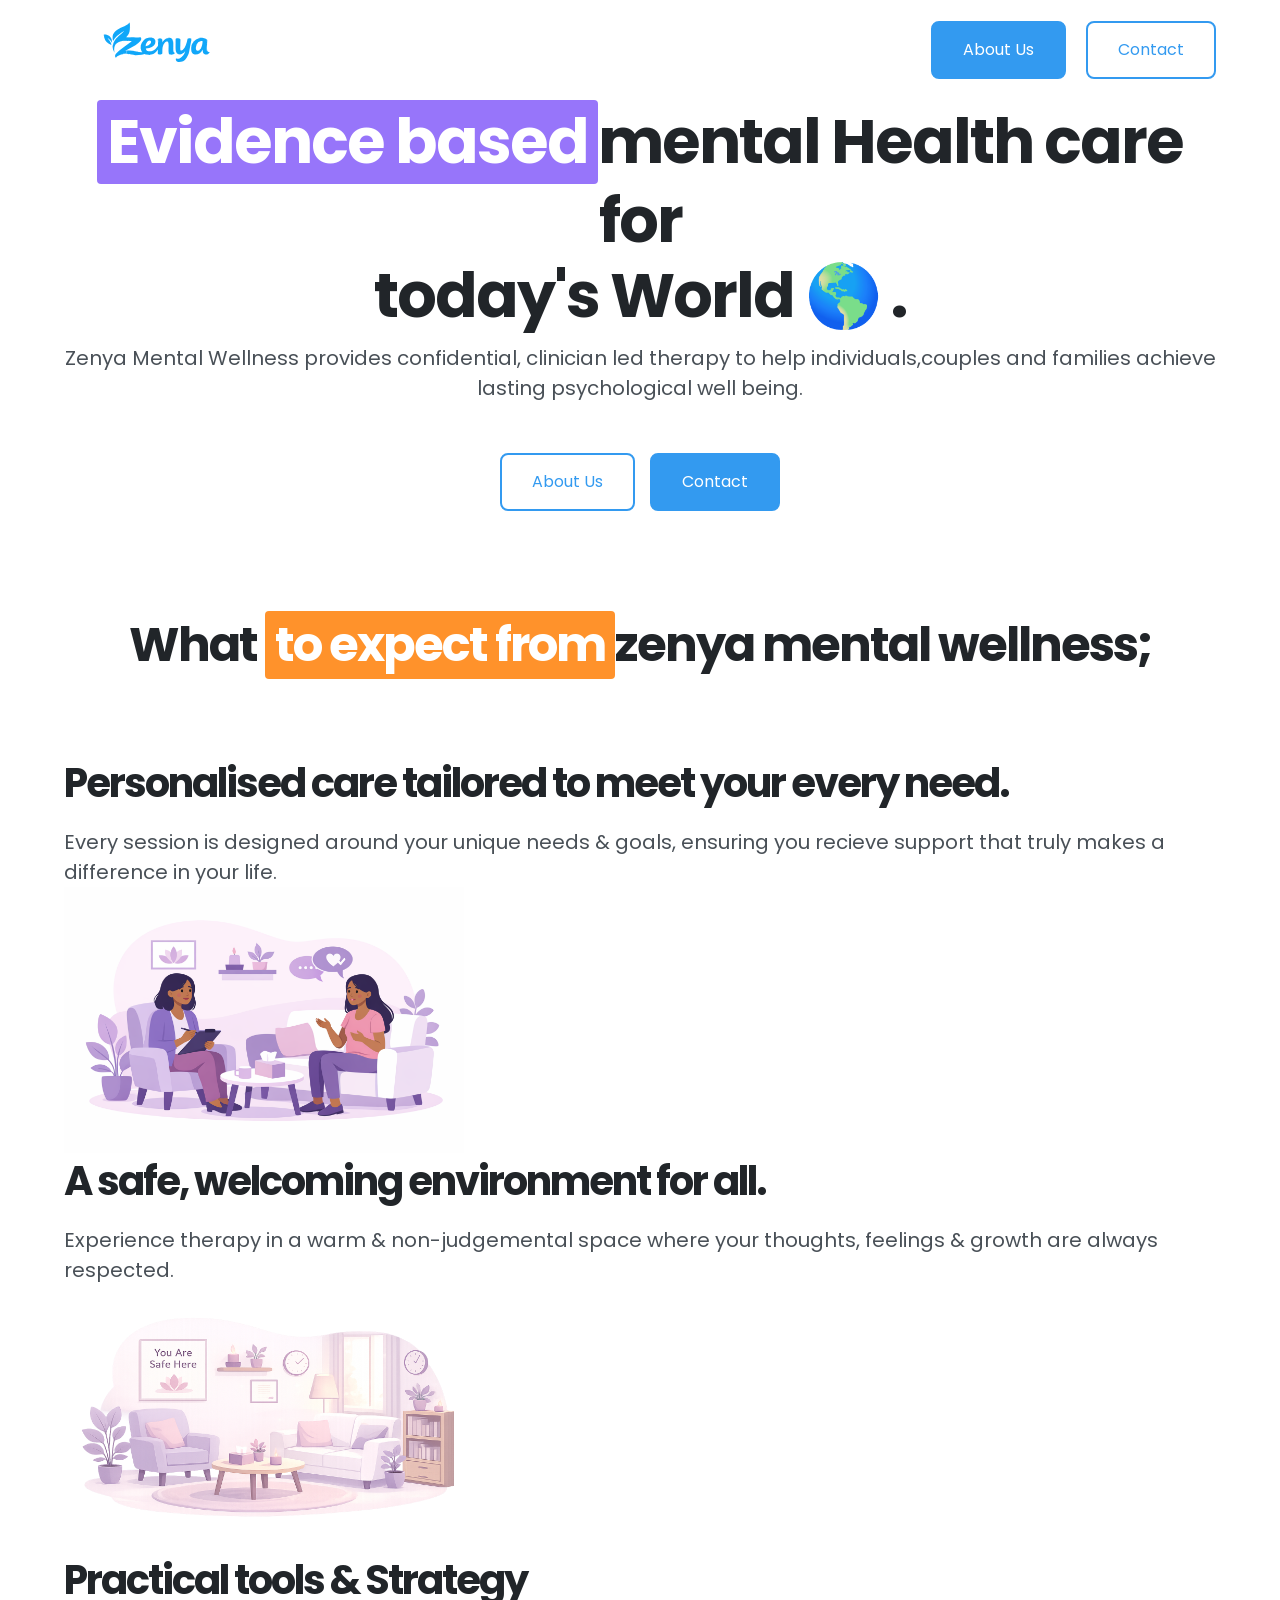
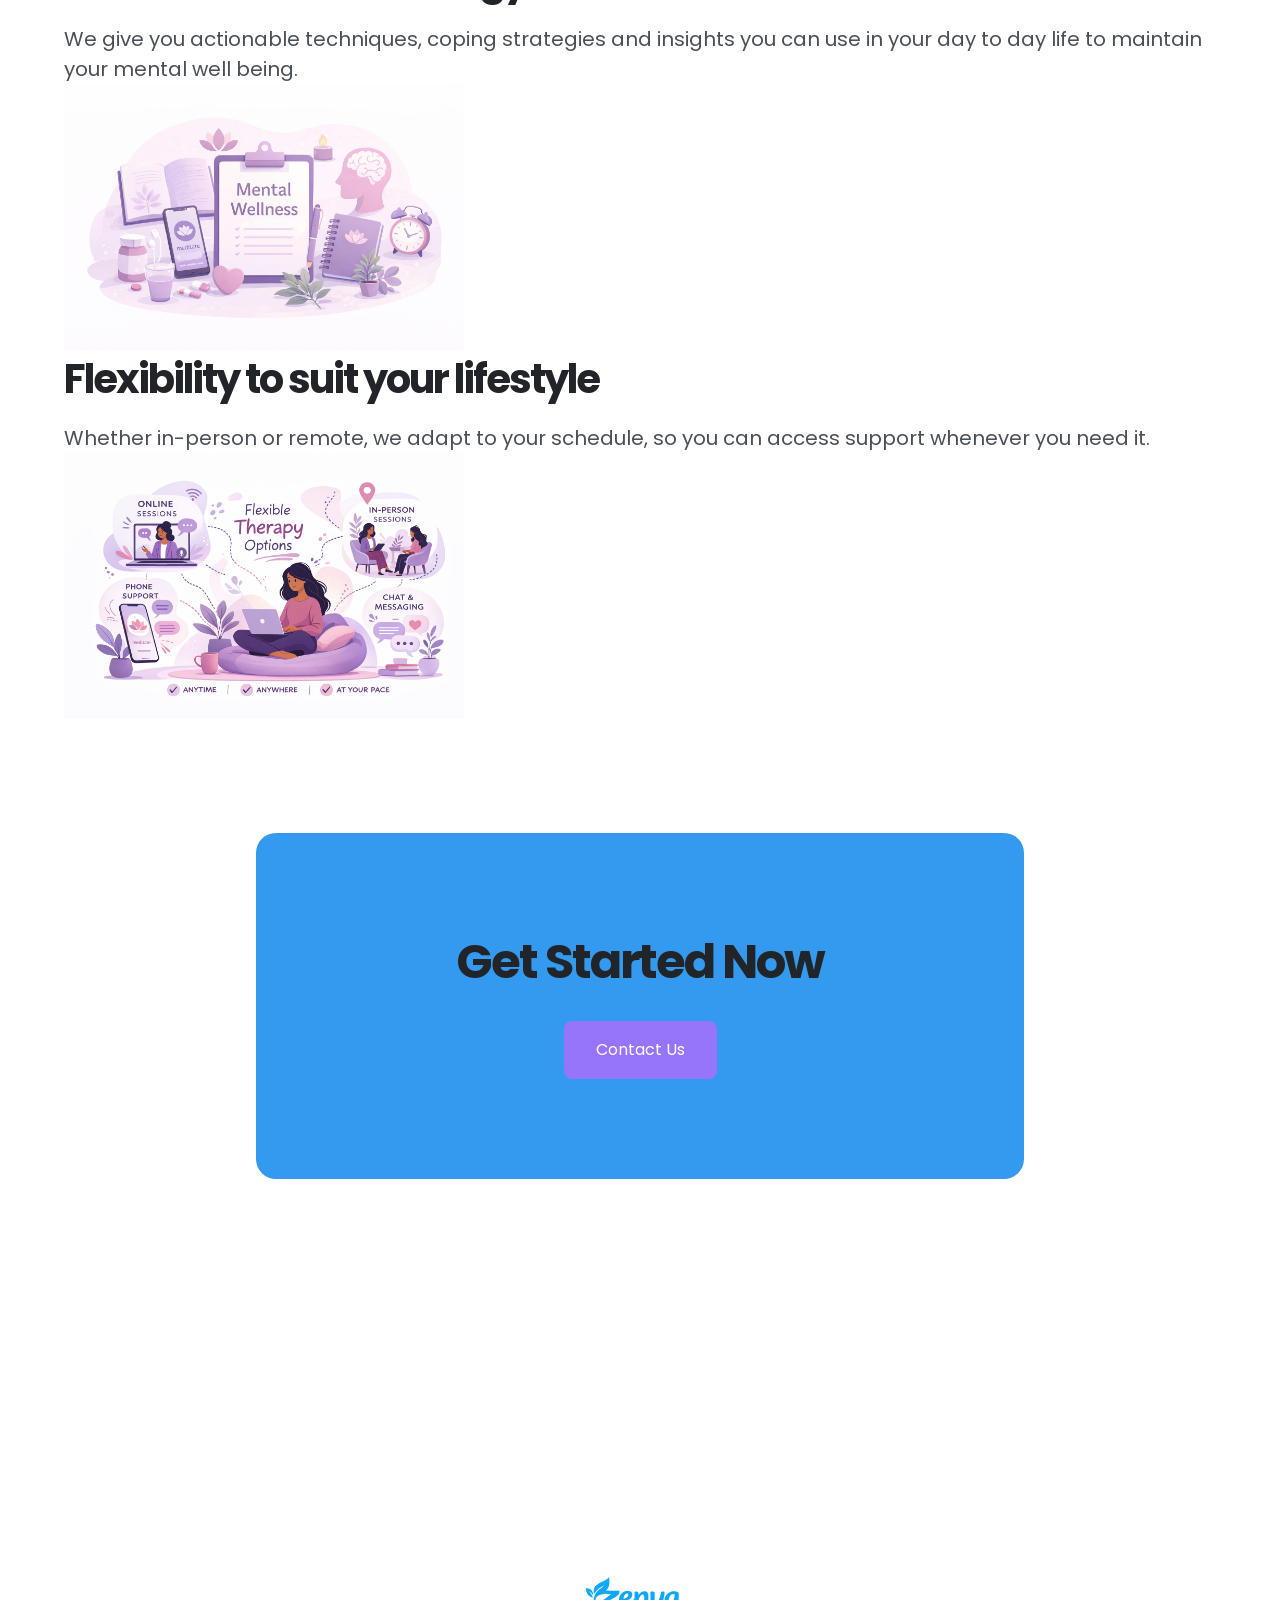
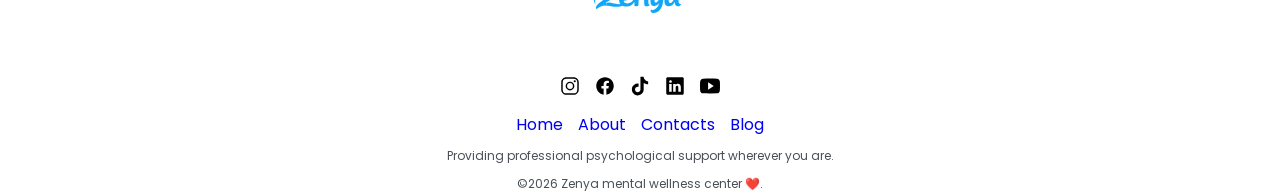
==== index.html @ b9a6f390 "restore zenya project after restructure" ====
<!DOCTYPE html>
<html lang="en">
<head>
    <meta charset="UTF-8">
    <meta name="viewport" content="width=device-width, initial-scale=1.0">
    <link rel="preconnect" href="https://fonts.googleapis.com">
    <link rel="preconnect" href="https://fonts.gstatic.com" crossorigin>
    <link href="https://fonts.googleapis.com/css2?family=Poppins:ital,wght@0,100;0,200;0,300;0,400;0,500;0,600;0,700;0,800;0,900;1,100;1,200;1,300;1,400;1,500;1,600;1,700;1,800;1,900&display=swap" rel="stylesheet">
    <link rel="stylesheet" href="zenya.css">
    <title>Zenya Mental Wellness</title>
    <link rel="icon" href="Zenya-Images/new-favicon.svg" type="image/svg">
</head>
<body>
    <div class="container">
<header>
        <nav class="navbar">
            <a href="index.html"><img class="logo-md" src="Zenya-Images/Zenya-logo-newest.svg" alt="Zenya Logo"></a>
        <ul class="nav-btn-container">
            <li><a class="btn btn-primary" href="About-zenya.html">About Us</a></li>
            <li><a class="btn btn-primary-outline" href="contact-zenya.html">Contact</a></li>
            <!-- <li><a class="btn btn-primary" href="zenya-blog.html">Blog</a></li> -->
        </ul>
        </nav>
         <main>
        <!-- Hero Section -->
         <section class="hero-section">
            <h1 id="hero-heading"><span class="highlight highlight-secondary">Evidence based </span>mental Health care for <br>today's World 🌎 .</h1>
            <p id="hero-paragraph">Zenya Mental Wellness provides confidential, clinician led therapy to help individuals,couples and families achieve lasting psychological well being.</p>
            <ul class="hero-links">
                <li><a class="btn btn-primary-outline" href="About-zenya.html">About Us</a></li>
                <li><a class="btn btn-primary" href="contact-zenya.html" >Contact</a></li>
            </ul>
         </section>
          </header>
        <!----- WHAT TO EXPECT SECTION ----->
            <section  class="expect-section">
                <h2 class="expect-main-heading">What <span class="highlight highlight-tertiary">to expect from </span>zenya mental wellness;</h2>
                <div>
                    <h3 class="expect-heading">Personalised care tailored to meet your every need.</h3>
                    <p>Every session is designed around your unique needs & goals, ensuring you recieve support that truly makes a difference in your life.</p>
                    <img class="expect-img" src="Zenya-Images/personalised-therapy.png" alt="personalised-therapy" >
                </div>
                <div>
                    <h3 class="expect-heading">A safe, welcoming environment for all.</h3>
                    <p>Experience therapy in a warm & non-judgemental space where your thoughts, feelings & growth are always respected.</p>
                    <img class="expect-img" src="Zenya-Images/safe&welcoming.png" alt="safe and welcoming space" ">
                </div>
                <div>
                    <h3 class="expect-heading">Practical tools & Strategy</h3>
                    <p>We give you actionable techniques, coping strategies and insights you can use in your day to day life to maintain your mental well being.</p>
                    <img class="expect-img" src="Zenya-Images/tools.png" alt="practical tools" >
                </div>
                <div>
                    <h3 class="expect-heading">Flexibility to suit your lifestyle</h3>
                    <p>Whether in-person or remote, we adapt to your schedule, so you can access support whenever you need it.</p>
                    <img class="expect-img" src="Zenya-Images/flexible.png" alt="flexible therapy options" >
                </div>
            </section>
            <!-- CTA SECTION -->
             <section class="cta-section">
                <div class="cta-card">
                    <h2 id="cta-heading">Get Started Now</h2>
                    <a href="contact-zenya.html" class="btn btn-secondary" target="_blank">Contact Us</a>
                </div>
             </section>
         </main>
         <!-- FOOTER SECTION -->
   <footer class="footer">
    <a href="zenya.html"><img class="logo-sm" src="Zenya-Images/Zenya-logo-newest.svg" alt="Zenya logo"></a>
    <ul class="social-icons-container">
        <a href="https://www.instagram.com"><img class="social-icons" src="Zenya-Images/instagram.svg" alt="Instagram Icon" ></a>
        <a href="https://www.facebook.com"><img class="social-icons" src="Zenya-Images/facebook.svg" alt="facebook icon" ></a>
        <a href="https://www.tiktok.com"><img class="social-icons" src="Zenya-Images/tiktok.svg" alt="tiktok icon"  ></a>
        <a href="https://www.linkedin.com"><img class="social-icons" src="Zenya-Images/linkedin.svg" alt="linked in Icon"></a>
        <a href="https://www.youtube.com"><img class="social-icons" src="Zenya-Images/youtube.svg" alt="Youtube icon"></a>
    </ul>
   <ul class="footer-links-container">
        <a href="index.html">Home</a>
        <a href="About-zenya.html">About</a>
        <a href="contact-zenya.html">Contacts</a>
        <a href="zenya-blog.html">Blog</a>
    </ul>
    <p class="small-text">Providing professional psychological support wherever you are.</p>
    <p class="small-text">&copy;2026 Zenya mental wellness center ❤️.</p>
   </footer>
    </div>
    <script src="main.js"></script>
</body>
</html>
---- zenya.css ----
/* 
-----TYPOGRAPHY-----


FONT SIZES
12PX/16px/20px/24px/32px/32px/40px/48px/62px

FONT WEIGHTS
400/700

LINE HEIGHTS
1.2/1.5

LETTER SPACING
0/-2PX

FONT FAMILY
Poppins



-----COLORS-----

PRIMARY
Base: #339af0 (Sky Blue)
Tint: #d0ebff (Arctic)
Shade #1c7ed6 (Deep Sea)

SECONDARY
Base: #9775fa (Lavender)
Tint: #e5dbff (Moonlight Iris)
Shade : #7048e8 (Velvet Night)

TERTIARY
Base : #ff922b (Pumpkin)
Tint : #ffe8cc (Dawn)
Shade : #f76707 (Lava)

GREY
Base : #495057 (Slate)
Tint : #f1ff3f5 (Pebble)
Shade : #212529 (Graphite)
white: #ffffff (White)
Black : 000000 (Black)

*/
/* ---- BORDER RADIUS ----- */

/* 4PX/8PX/20PX */

/* -----SPACING SYSTEM----- */
/* 5px/10px/15px/20px/25px/30px/40px/50px/60px/70px/80px/90px/100px/125px/150px/200px/250px/300px/400px/500px */




/* ----------GLOBAL STYLES ---------- */
:root{
    /* FONT SIZE */
    --text-sm:1.2rem;
    --text-base:1.6rem;
    --text-paragraph:2rem;
    --text-h5:2.4rem;
    --text-h4:3.2rem;
    --text-h3:4rem;
    --text-h2:4.8rem;
    --text-h1:6.2rem;
    /* FONT WEIGHT */
    --font-weight-normal:400;
    --font-weight-bold:700;

    /* LINE HEIGHT */
    --line-height-small:1.2;
    --line-height-large:1.5;

    /* LETTER SPACING */
    --letter-spacing-tight:-2px;
    /* FONT FAMILY */
    --font-family:'Poppins',sans-serif;

    /* COLORS */
    --primary-base: #339af0;
    --primary-tint: #d0ebff;
    --primary-shade: #1c7ed6;

    --secondary-base: #9775fa;
    --secondary-tint: #e5dbff;
    --secondary-shade: #7048e8;

    --tertiary-base: #ff922b;
    --tertiary-tint: #ffe8cc;
    --tertiary-shade:#f76707;

    --grey-base:#495057;
    --grey-tint: #f1fff3f5;
    --grey-shade:#212529;
    --white: #fff;
    --black:#000;

    /* MISCELLANEOUS */
    --nav-height:100px
}
*{
    margin: 0;
    padding: 0;
    box-sizing: border-box;
}
html{
   font-size:  62.5%;
}
body{
    font-family: var(--font-family);
    font-weight: var(--font-weight-normal);
    color: var(--grey-base);
    line-height: var(--line-height-large);
}
.container{
    max-width: 1200px;
    width: 90%;
    margin: 0 auto;
}

h1,h2,h3{
    font-weight: var(--font-weight-bold);
    line-height: var(--line-height-small);
    letter-spacing:var(--letter-spacing-tight);
    color: var(--grey-shade);

}

h1{
    font-size: var(--text-h1);
    
}
h2{
    font-size: var(--text-h2);

}
h3{
    font-size: var(--text-h3);
}

p{
    
    line-height: var(--line-height-large);
    font-size: var(--text-paragraph);
}
a{
    font-family: var(--font-family);
    text-decoration: none;
    font-size: 1.6rem;
    display: inline-block;
}

ul{
    list-style: none; 
}
span{
    display: inline-block;
}
.small-text{
    font-size: var(--text-sm);
}
/* ---------- COMPONENTS ---------- */

.btn{
    font-size: var(--text-base);
    text-decoration: none;
    padding: 1.5rem 3rem;
    /* margin-top: 40px; */
    border-radius: 8px;
}

.btn-primary:link, .btn-primary:visited{
color: var(--white);
background-color:var(--primary-base);
border: 2px solid #339af0;
}

.btn-primary:hover, .btn-primary:active{
    color: var(--white);
    background-color: var(--primary-shade);
    border: 2px solid #1c7ed6;
}

.btn-secondary:link, .btn-secondary:visited{
color: var(--white);
background-color:var(--secondary-base);
}

.btn-primary-outline:link, .btn-primary-outline:visited{
    color: var(--primary-base);
    background-color: var(--white);
    border: 2px solid #339af0;
}

.btn-primary-outline:hover, .btn-primary-outline:active{
color: var(--primary-shade);
background-color: var(--white);
border: 2px solid #1c7ed6;
}

.btn-secondary:link, .btn-secondary:visited{
color: var(--white);
background-color: var(--secondary-base);
border: 2px solid #9775fa;
}

.btn-secondary:hover, .btn-secondary:active{
    color: var(--white);
    background-color: var(--secondary-shade);
    border:2px solid #7048e8
}

.highlight{
    color: var(--white);
    padding:.5rem 1rem;
    border-radius:4px ;
}
.highlight-primary{
    background-color: var(--primary-base);
}
.highlight-secondary{
    background-color: var(--secondary-base);
}
.highlight-tertiary{
    background-color: var(--tertiary-base);

}
.logo-md{
    width: 200px;
}
.logo-sm{
    width: 180px;
}
/* ---------- SECTIONS ---------- */

/* ---- HEADER ----- */
/* .header{
    height:100vh;
    min-height: 800px;
} */

/* ---- NAVBAR ----- */

.navbar{
    height:var(--nav-height);
    display: flex;
    justify-content: space-between;
    align-items: center;
   
}
.nav-btn-container{
    display: flex;
    gap: 2rem;
}
/* ---- HERO SECTION ----- */
.hero-section{
    height:calc(100vh- var(--nav-height));
    min-height: 400px;
    text-align: center;
    margin-bottom: 10rem;
}
#hero-heading{
    margin-bottom: 1rem;
}
#hero-paragraph{
    margin-bottom: 50px;
}
.hero-links{
    display: flex;
    justify-content: center;
    gap: 1.5rem;
}
/* ---- EXPECT SECTION ----- */
.expect-section{
    margin-bottom: 5.0rem;
}
.expect-main-heading{
    text-align: center;
    margin-bottom: 8.0rem;
}
.expect-heading{
    margin-bottom: 2.0rem;
}
.expect-img{
    max-width: 400px;
    width: 100%;
}

/* ---- CTA SECTION ----- */

 .cta-section{
    /* text-align: center; */
    margin-bottom: 30rem;
} 
.cta-card{
    text-align: center;
    background-color:var(--primary-base) ;
    max-width: 1000px;
    padding: 10rem 20rem;
    border-radius: 20px;
    margin: 0 auto;
}
#cta-heading{
    margin-bottom: 3.0rem;
}
/* ---- FOOTER SECTION ----- */

.footer{
    /* text-align: center; */
    align-items: center;
    display: flex;
    flex-direction: column;
    gap: 1rem;

}
.social-icons-container{
    display: flex;
    gap: 1.5rem;
}
.footer-links-container{
    display: flex;
    gap: 1.5rem;
}
.social-icons{
    width: 20px;
}

/* ---------- BLOG SECTION ---------- */

/* Main container */
.blog-container {
    padding: 6rem 2rem;
    max-width: 1200px;
    width: 90%;
    margin: 0 auto;
    display: flex;
    flex-direction: column;
    gap: 4rem;
}

/* Page title */
.blog-page-title {
    text-align: center;
    color: #339af0; /* Primary Base */
    margin-bottom: 5rem;
}

/* Wrapper for posts + sidebar */
.blog-content-wrapper {
    display: flex;
    gap: 4rem;
    flex-wrap: wrap;
}

/* Blog posts section */
.blog-posts {
    flex: 1 1 65%;
    display: flex;
    flex-direction: column;
    gap: 3rem;
}

/* Individual post card */
.blog-post {
    background-color: #f1f3f5; /* Pebble */
    border-radius: 12px;
    overflow: hidden;
    box-shadow: 0 6px 15px rgba(0,0,0,0.05);
    display: flex;
    flex-direction: column;
    transition: transform 0.3s ease, box-shadow 0.3s ease;
}

.blog-post:hover {
    transform: translateY(-5px);
    box-shadow: 0 10px 25px rgba(0,0,0,0.1);
}

.blog-post-img {
    width: 100%;
    height: auto;
    display: block;
}

/* Text inside post */
.blog-post-text {
    padding: 2rem;
}

.blog-post-title {
    font-size: 32px;
    font-weight: 700;
    color: #212529; /* Graphite */
    margin-bottom: 1.5rem;
}

.blog-post-excerpt {
    font-size: 2rem;
    color: #495057; /* Slate */
    margin-bottom: 2rem;
}

/* Read more button */
.read-more-btn {
    display: inline-block;
    padding: 1rem 2rem;
    background-color: #339af0; /* Primary Base */
    color: var(--white);
    border-radius: 8px;
    font-weight: 700;
    transition: background-color 0.3s ease;
}

.read-more-btn:hover {
    background-color: #1c7ed6; /* Primary Shade */
}

/* Sidebar */
.blog-sidebar {
    flex: 1 1 30%;
    display: flex;
    flex-direction: column;
    gap: 30px;
}

/* Sidebar widgets */
.sidebar-widget {
    background-color: #ffffff;
    padding: 2rem;
    border-radius: 12px;
    box-shadow: 0 6px 15px rgba(0,0,0,0.05);
}

.sidebar-title {
    font-size: 2.4rem;
    font-weight: 700;
    color: #7048e8; /* Secondary Shade */
    margin-bottom: 1.5rem;
}

.sidebar-list li {
    margin-bottom: 1.0rem;
}

.sidebar-list li a {
    color: #212529;
    font-weight: 400;
    transition: color 0.3s ease;
}

.sidebar-list li a:hover {
    color: #339af0; /* Primary Base */
}

/* Responsive */
@media screen and (max-width: 1024px) {
    .blog-content-wrapper {
        flex-direction: column;
    }

    .blog-posts, .blog-sidebar {
        flex: 1 1 100%;
    }
}
/* =========================
   CONTACT PAGE STYLES
========================= */

/* Reuse same container logic as blog */
.contact-info,
.contact-form-section,
.map-section,
.faq-section {
    max-width: 1200px;
    margin: 0 auto;
    /* width: 90%; */
    /* padding: 60px 20px; */
}

/* =========================
   CONTACT INFO
========================= */
.contact-grid {
    display: grid;
    grid-template-columns: repeat(auto-fit, minmax(250px, 1fr));
    gap: 3rem;
}

.contact-grid div {
    background-color: #f1f3f5; /* Pebble */
    padding: 2rem;
    border-radius: 12px;
    box-shadow: 0 6px 15px rgba(0,0,0,0.05);
    transition: transform 0.3s ease, box-shadow 0.3s ease;
}

.contact-grid div:hover {
    transform: translateY(-5px);
    box-shadow: 0 10px 25px rgba(0,0,0,0.1);
}

.contact-grid h3 {
    color: #7048e8; /* Secondary Shade */
    margin-bottom: 10px;
}

/* =========================
   CONTACT FORM
========================= */
.contact-form {
    max-width: 700px;
    margin: 0 auto;
    display: flex;
    flex-direction: column;
    gap: 2.0rem;
}

.form-group {
    display: flex;
    flex-direction: column;
}

.form-group label {
    font-size: 1.6rem;
    font-weight: 700;
    margin-bottom: 0.5rem;
}

.form-group input,
.form-group select,
.form-group textarea {
    padding: 1.2rem 1.5rem;
    border-radius: 8px;
    border: 1px solid #ced4da;
    font-size: 1.6rem;
    font-family: inherit;
    transition: all 0.3s ease;
}

/* Focus (uses your primary system) */
.form-group input:focus,
.form-group select:focus,
.form-group textarea:focus {
    outline: none;
    border: 1px solid #339af0;
    box-shadow: 0 0 0 3px rgba(51,154,240,0.2);
}

/* Textarea tweak */
.form-group textarea {
    resize: vertical;
}

/* Button alignment */
.contact-form .btn {
    align-self: flex-start;
    margin-top: 10px;
}

/* =========================
   MAP SECTION
========================= */
.map-placeholder {
    width: 100%;
    height: 350px;
    background-color: #f1f3f5;
    border-radius: 12px;
    display: flex;
    align-items: center;
    justify-content: center;
    color: #495057;
    font-size: 16px;
}

/* =========================
   FAQ SECTION
========================= */
.faq-item {
    background-color: #ffffff;
    padding: 2.0rem;
    border-radius: 12px;
    box-shadow: 0 6px 15px rgba(0,0,0,0.05);
    margin-bottom: 1.5rem;
}

.faq-item h3 {
    font-size: 2.4rem;
    color: #212529;
    margin-bottom: 1.0rem;
}

.faq-item p {
    font-size: 2.0rem;
}

/* =========================
   CTA ALIGNMENT FIX (MATCH YOUR STYLE)
========================= */
.cta-section {
    display: flex;
    justify-content: center;
    padding: 6.0rem 2.0rem;
}
/* =========================
   PROPRIETORS SECTION
========================= */
.proprietor-title{
    text-align: center;
}
.proprietors-section {
    max-width: 1200px;
    margin: 0 auto;
    padding: 6.0rem 2.0rem;
    display: flex;
    flex-direction: column;
    gap: 6.0rem;
}

.proprietor-card {
    display: flex;
    align-items: center;
    gap: 4.0rem;
    flex-wrap: wrap;
    background-color: #f1f3f5; /* Pebble */
    padding: 3.0rem 2.0rem;
    border-radius: 12px;
    box-shadow: 0 6px 15px rgba(0,0,0,0.05);
    transition: transform 0.3s ease, box-shadow 0.3s ease;
}

.proprietor-card:hover {
    transform: translateY(-5px);
    box-shadow: 0 10px 25px rgba(0,0,0,0.1);
}

/* Reverse card for alternating layout */
.proprietor-card.reverse {
    flex-direction: row-reverse;
}

.proprietor-img img {
    width: 100%;
    max-width: 400px;
    border-radius: 12px;
    object-fit: cover;
    border: 2px solid #339af0; /* Primary Base outline for subtle brand touch */
}

.proprietor-text {
    flex: 1;
}

.proprietor-text h2 {
    font-size: 32px;
    font-weight: 700;
    line-height: 1.2;
    color: #212529; /* Graphite */
    margin-bottom: 15px;
}

.proprietor-text p {
    font-size: 20px;
    line-height: 1.5;
    color: #495057; /* Slate */
}

/* Optional highlight on name (like your brand colors) */
.proprietor-text h2 span {
    background-color: #9775fa; /* Secondary Base */
    color: #ffffff;
    padding: 0.3rem 0.8rem;
    border-radius: 4px;
}

/* Responsive adjustments */
@media screen and (max-width: 1024px) {
    .proprietor-card {
        flex-direction: column;
        text-align: center;
    }

    .proprietor-card.reverse {
        flex-direction: column;
    }

    .proprietor-img img {
        max-width: 100%;
    }

    .proprietor-text {
        width: 100%;
    }
}
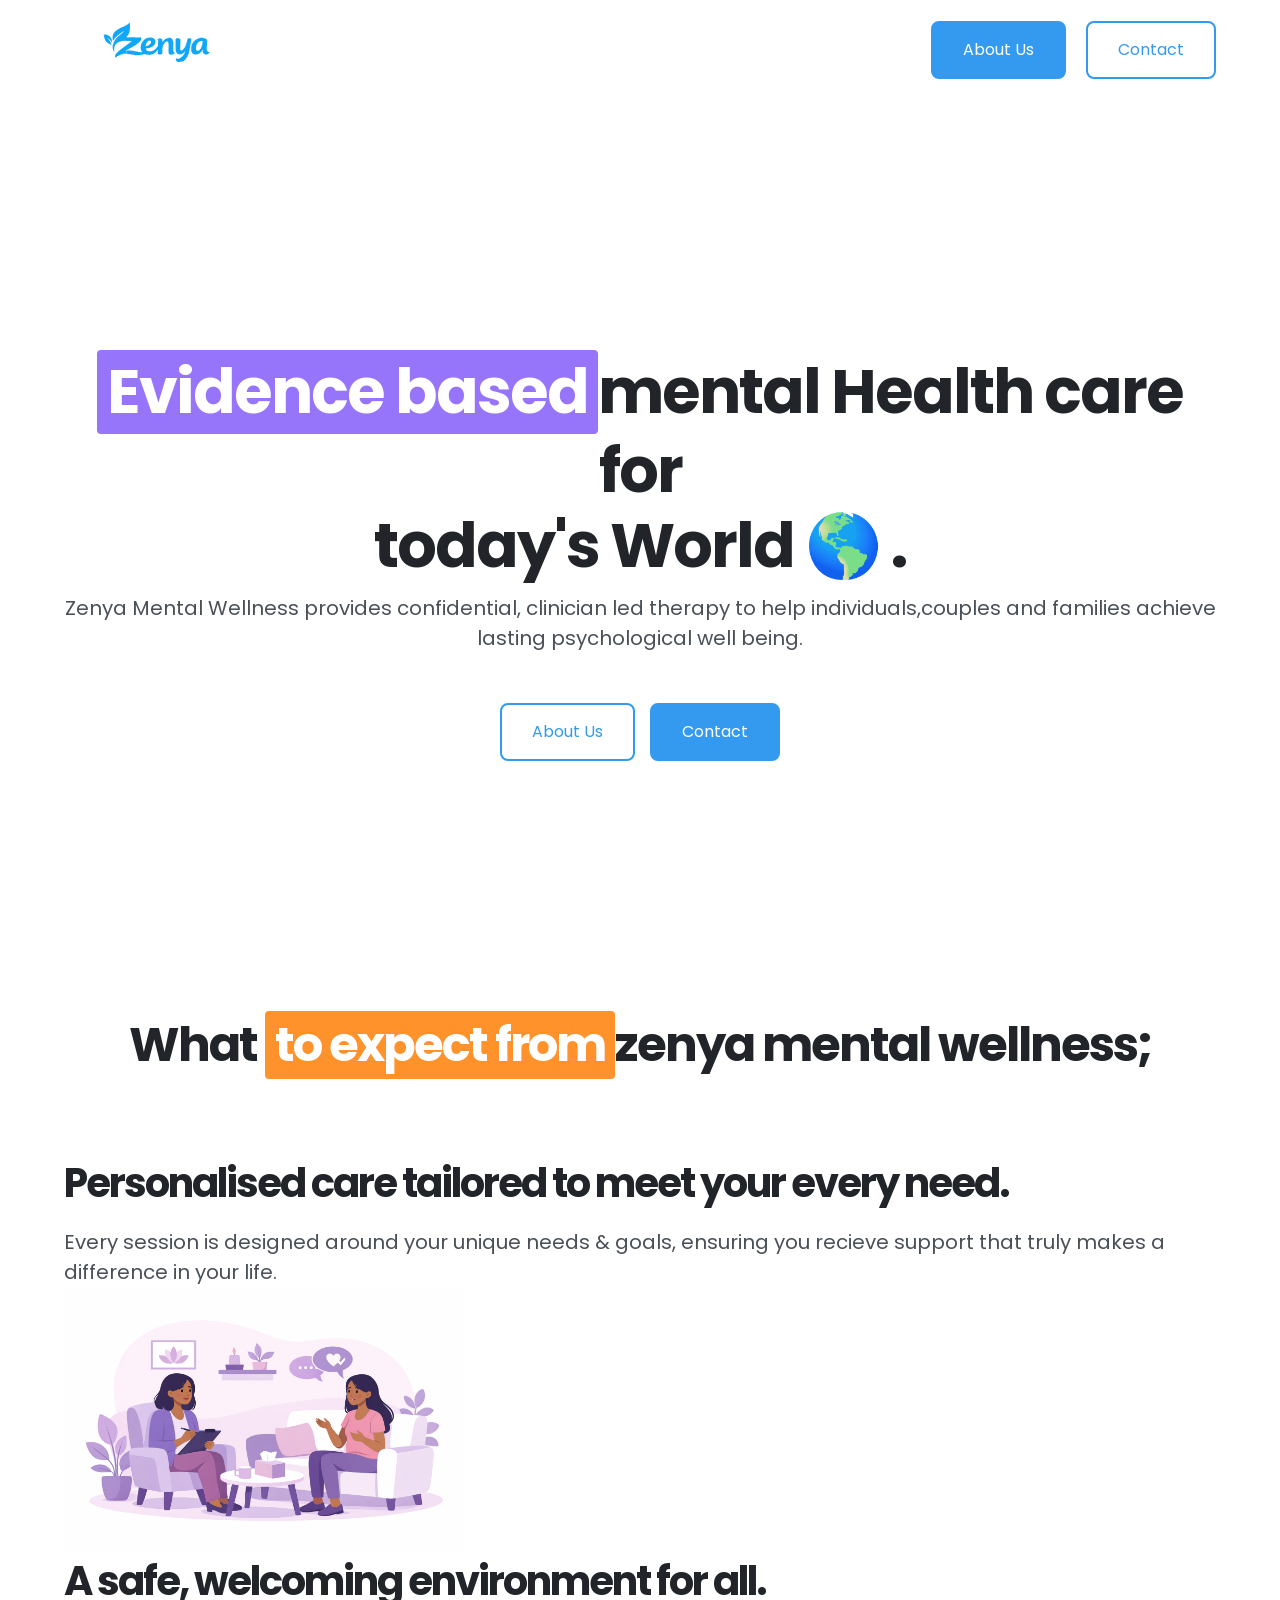
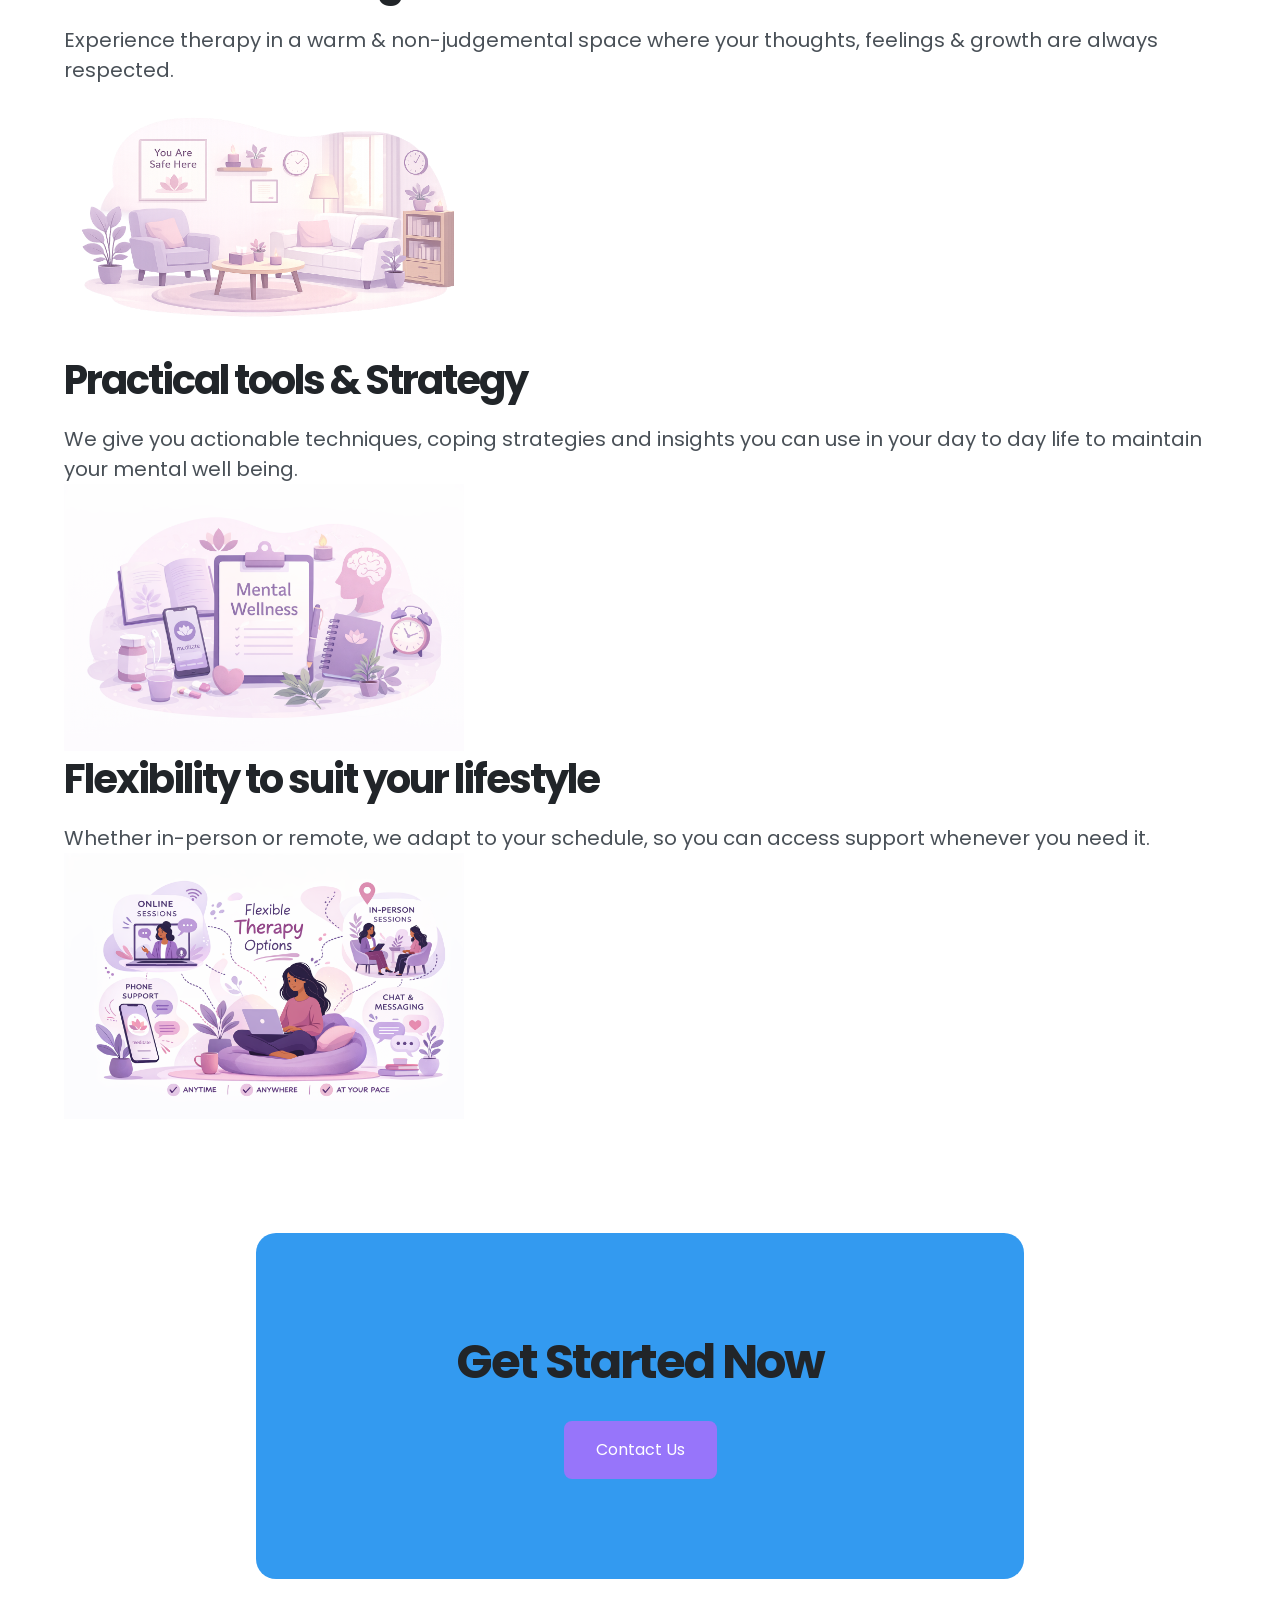
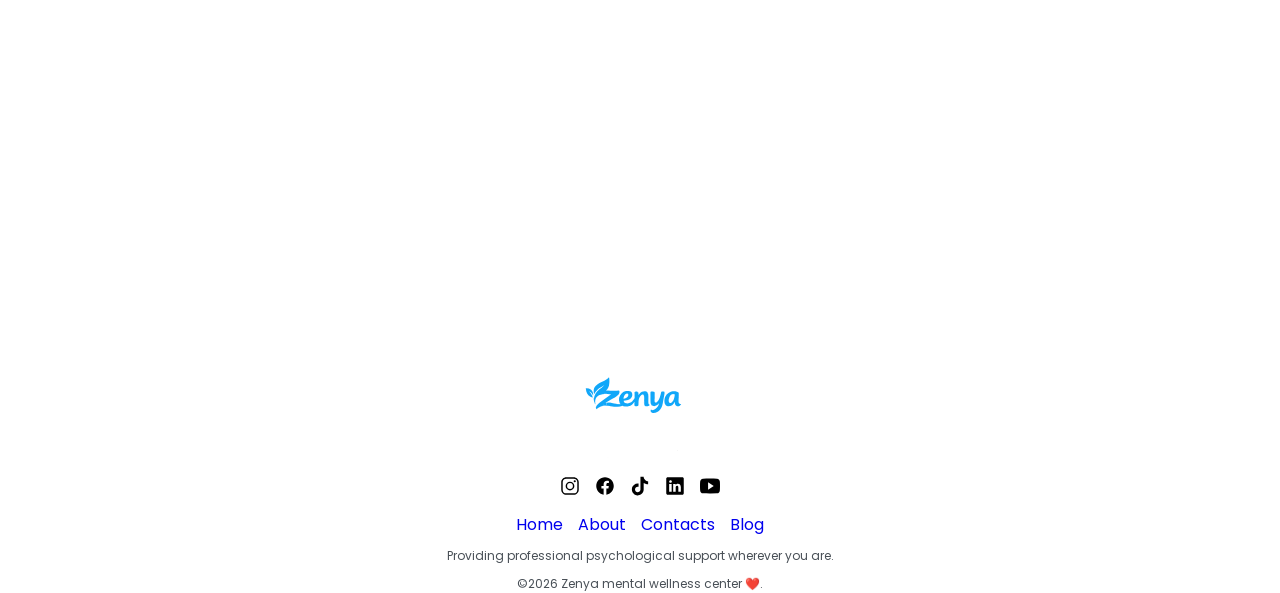
==== commit 9ba2bee2: "contact page update" ====
--- a/index.html
+++ b/index.html
@@ -66,7 +66,7 @@
          </main>
          <!-- FOOTER SECTION -->
    <footer class="footer">
-    <a href="zenya.html"><img class="logo-sm" src="Zenya-Images/Zenya-logo-newest.svg" alt="Zenya logo"></a>
+    <a href="index.html"><img class="logo-sm" src="Zenya-Images/Zenya-logo-newest.svg" alt="Zenya logo"></a>
     <ul class="social-icons-container">
         <a href="https://www.instagram.com"><img class="social-icons" src="Zenya-Images/instagram.svg" alt="Instagram Icon" ></a>
         <a href="https://www.facebook.com"><img class="social-icons" src="Zenya-Images/facebook.svg" alt="facebook icon" ></a>
--- a/zenya.css
+++ b/zenya.css
@@ -248,6 +248,7 @@
     display: flex;
     justify-content: space-between;
     align-items: center;
+    margin-bottom: 100px;
    
 }
 .nav-btn-container{
@@ -260,6 +261,11 @@
     min-height: 400px;
     text-align: center;
     margin-bottom: 10rem;
+    display: flex;
+    flex-direction: column;
+    justify-content: center;
+    align-items: center;
+    margin: 250px 0;
 }
 #hero-heading{
     margin-bottom: 1rem;
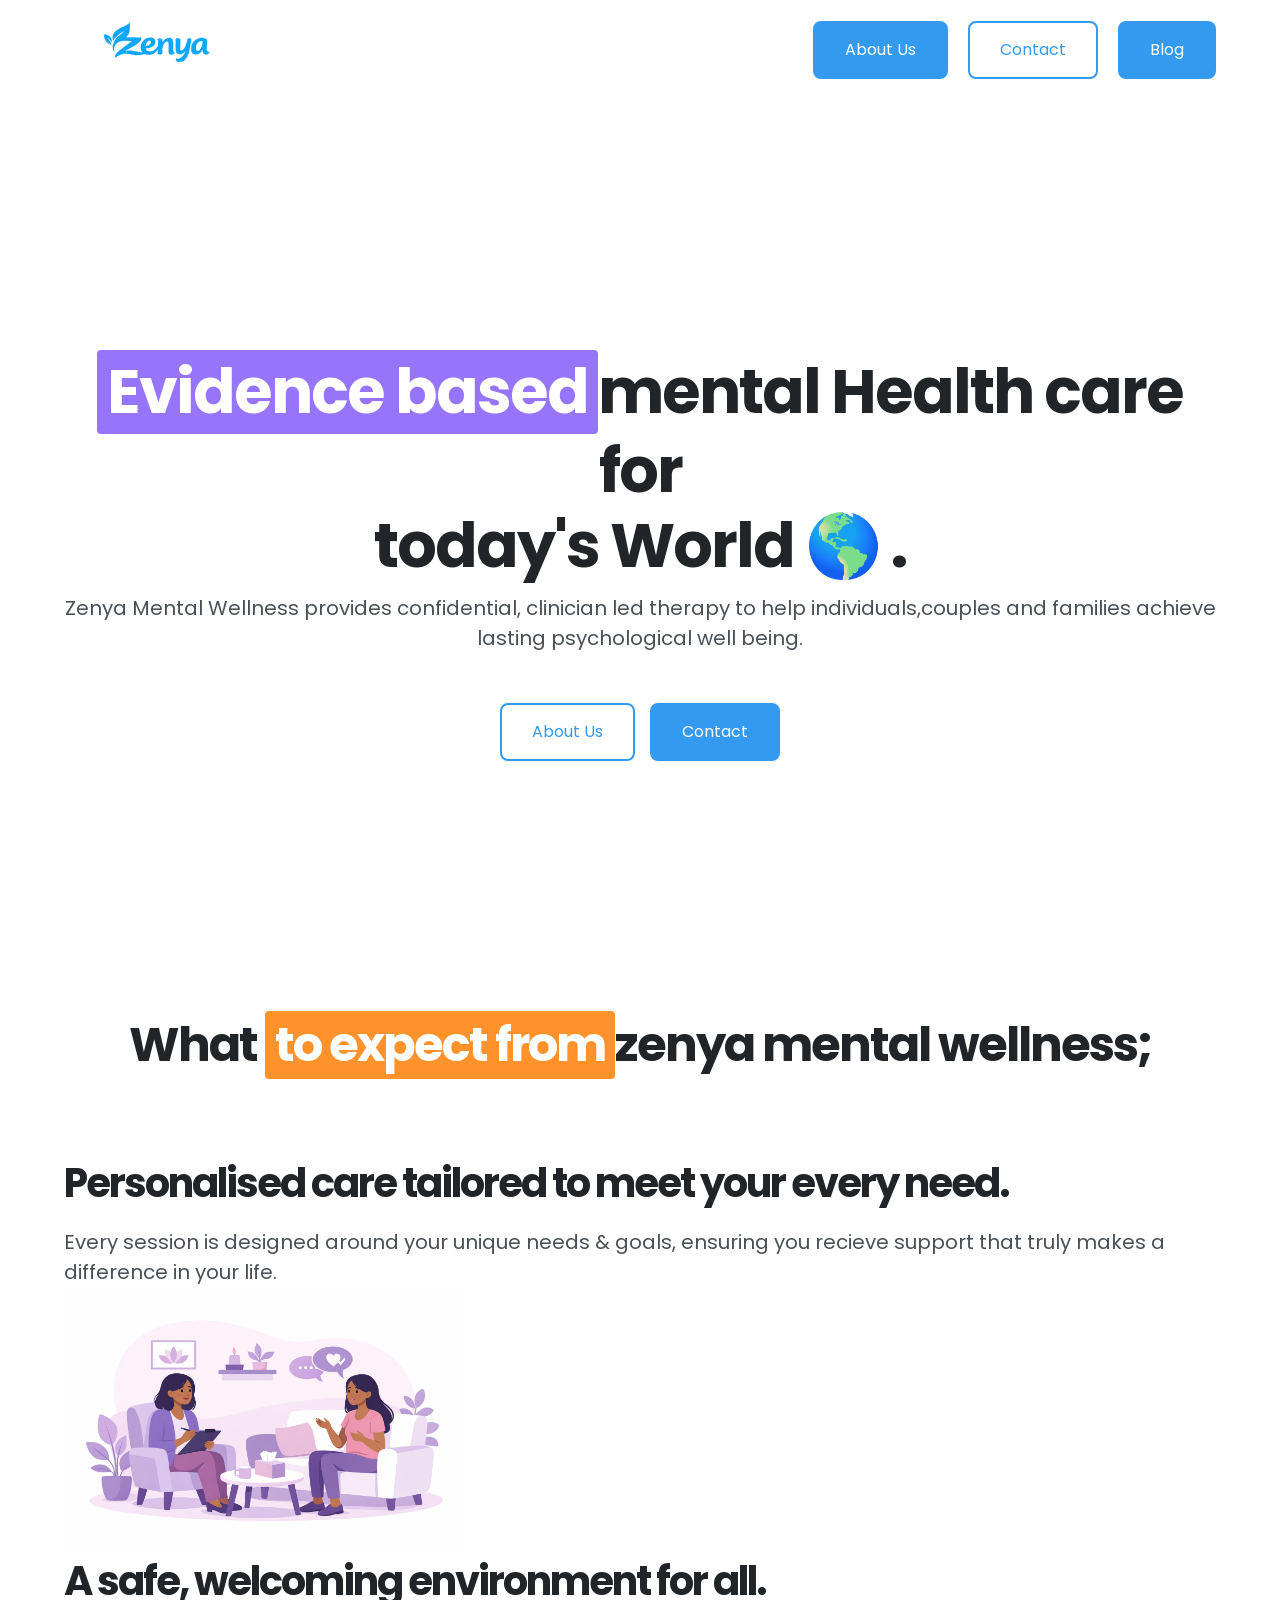
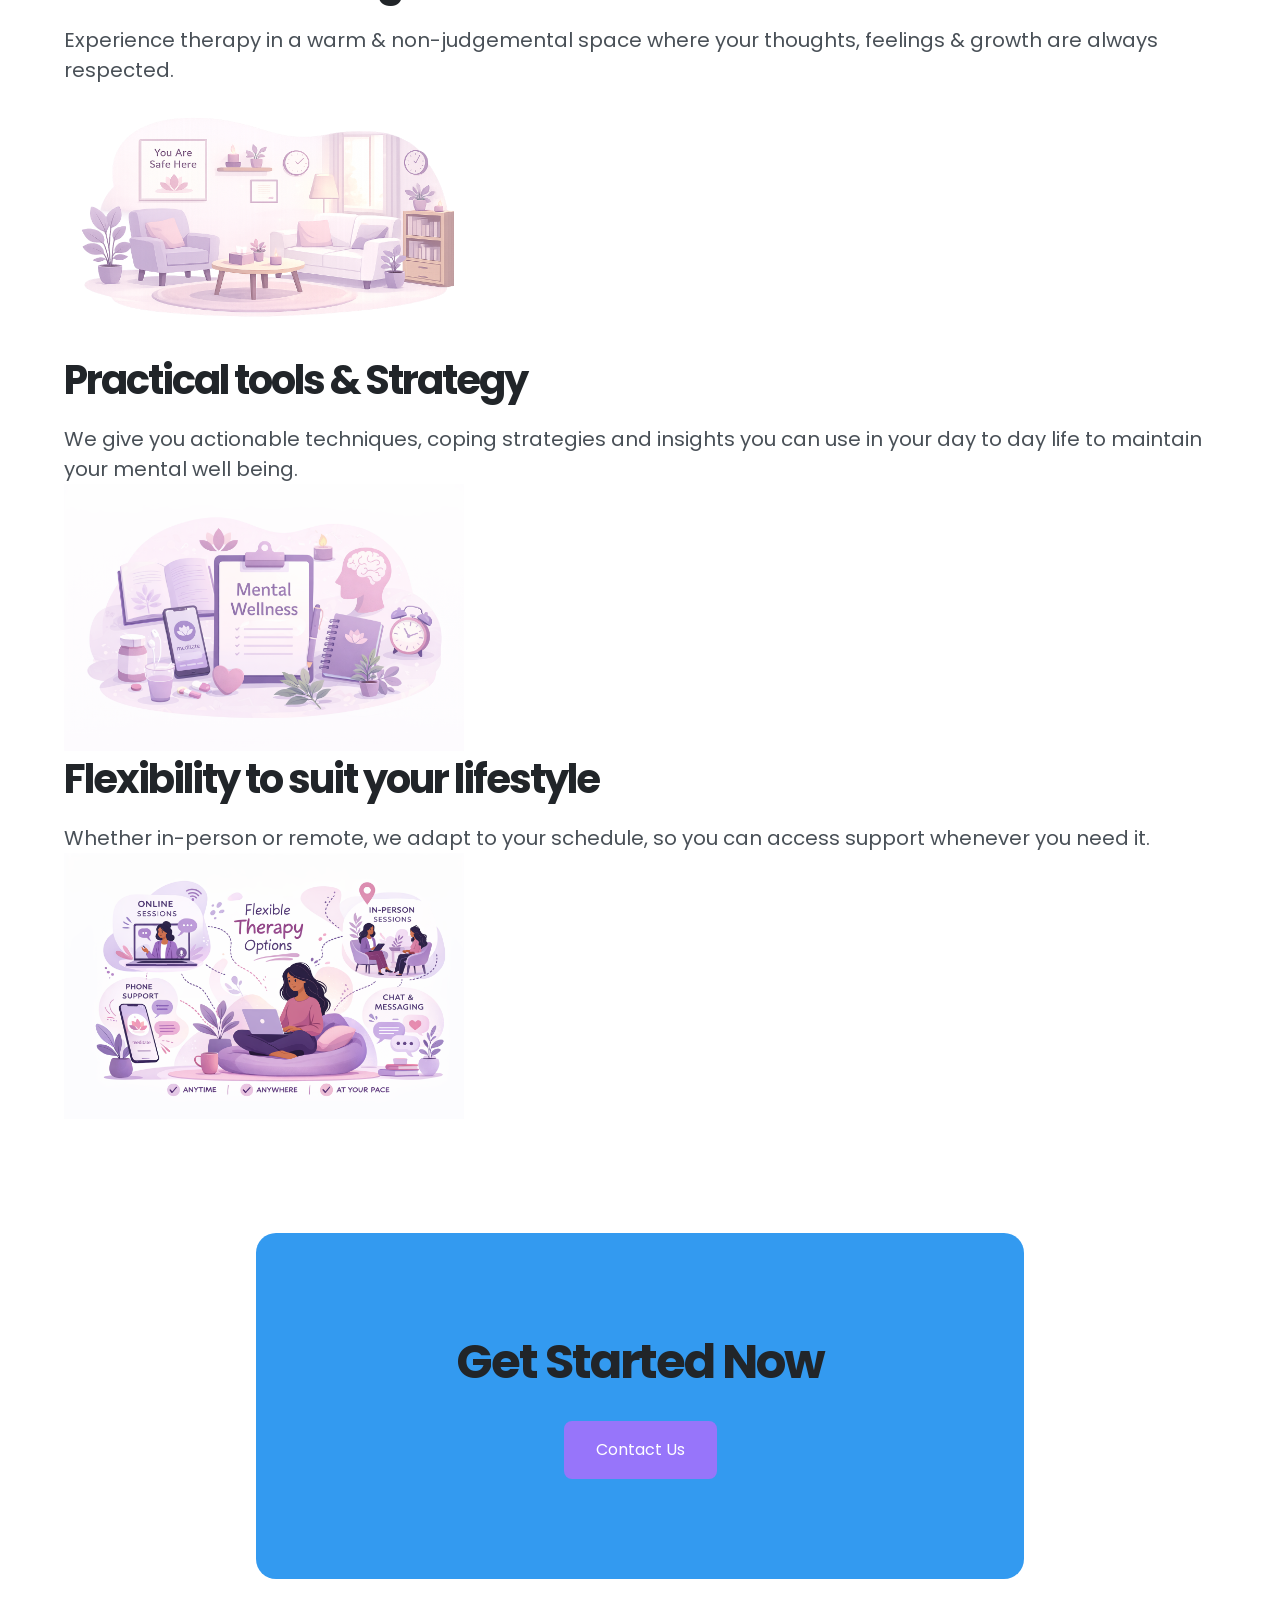
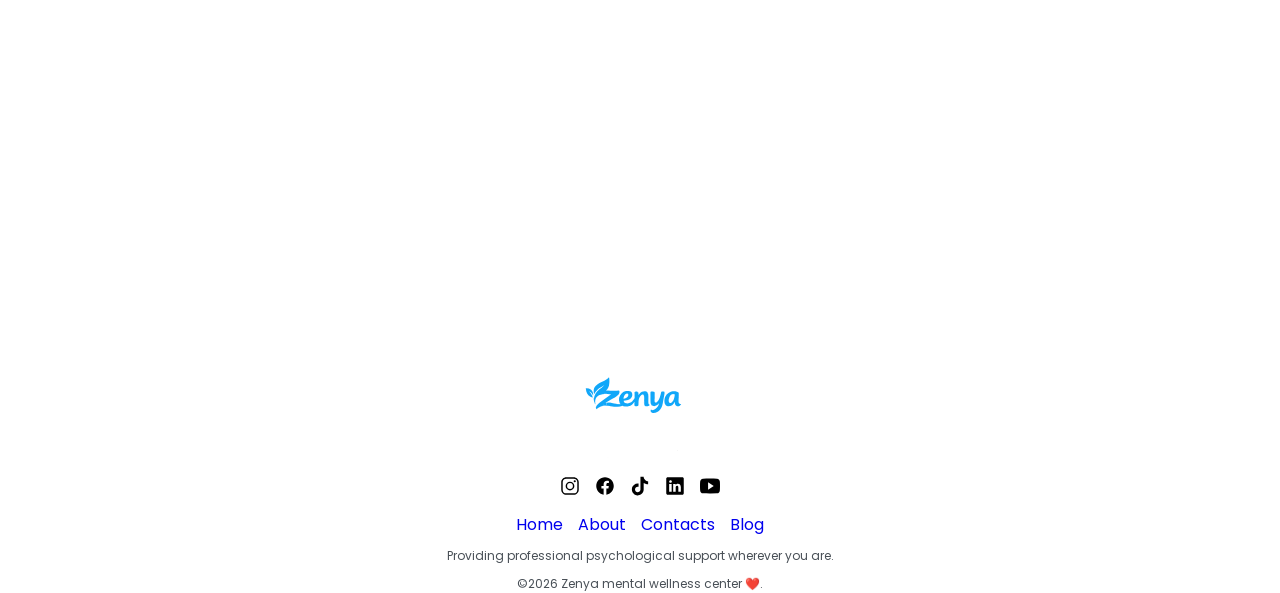
==== commit a1867459: "update of blog link" ====
--- a/index.html
+++ b/index.html
@@ -18,7 +18,7 @@
         <ul class="nav-btn-container">
             <li><a class="btn btn-primary" href="About-zenya.html">About Us</a></li>
             <li><a class="btn btn-primary-outline" href="contact-zenya.html">Contact</a></li>
-            <!-- <li><a class="btn btn-primary" href="zenya-blog.html">Blog</a></li> -->
+            <li><a class="btn btn-primary" href="zenya-blog.html">Blog</a></li> 
         </ul>
         </nav>
          <main>
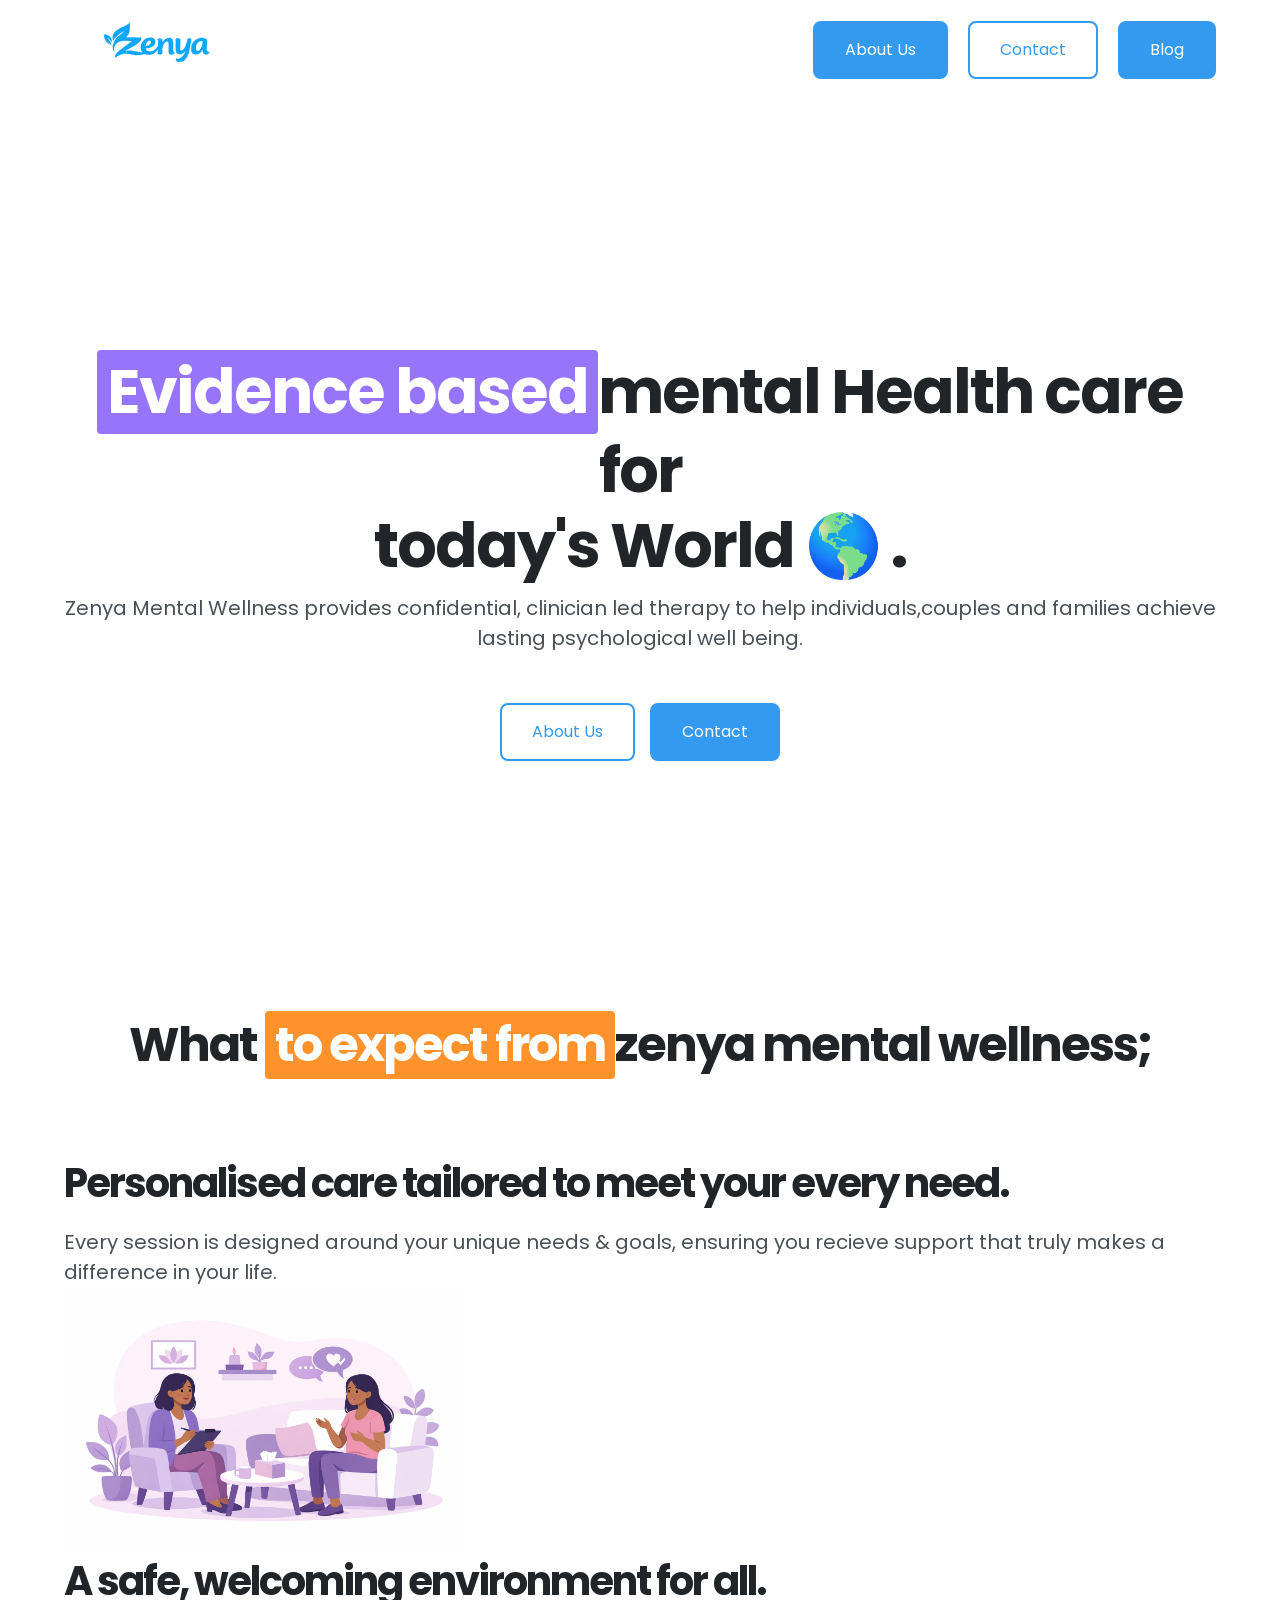
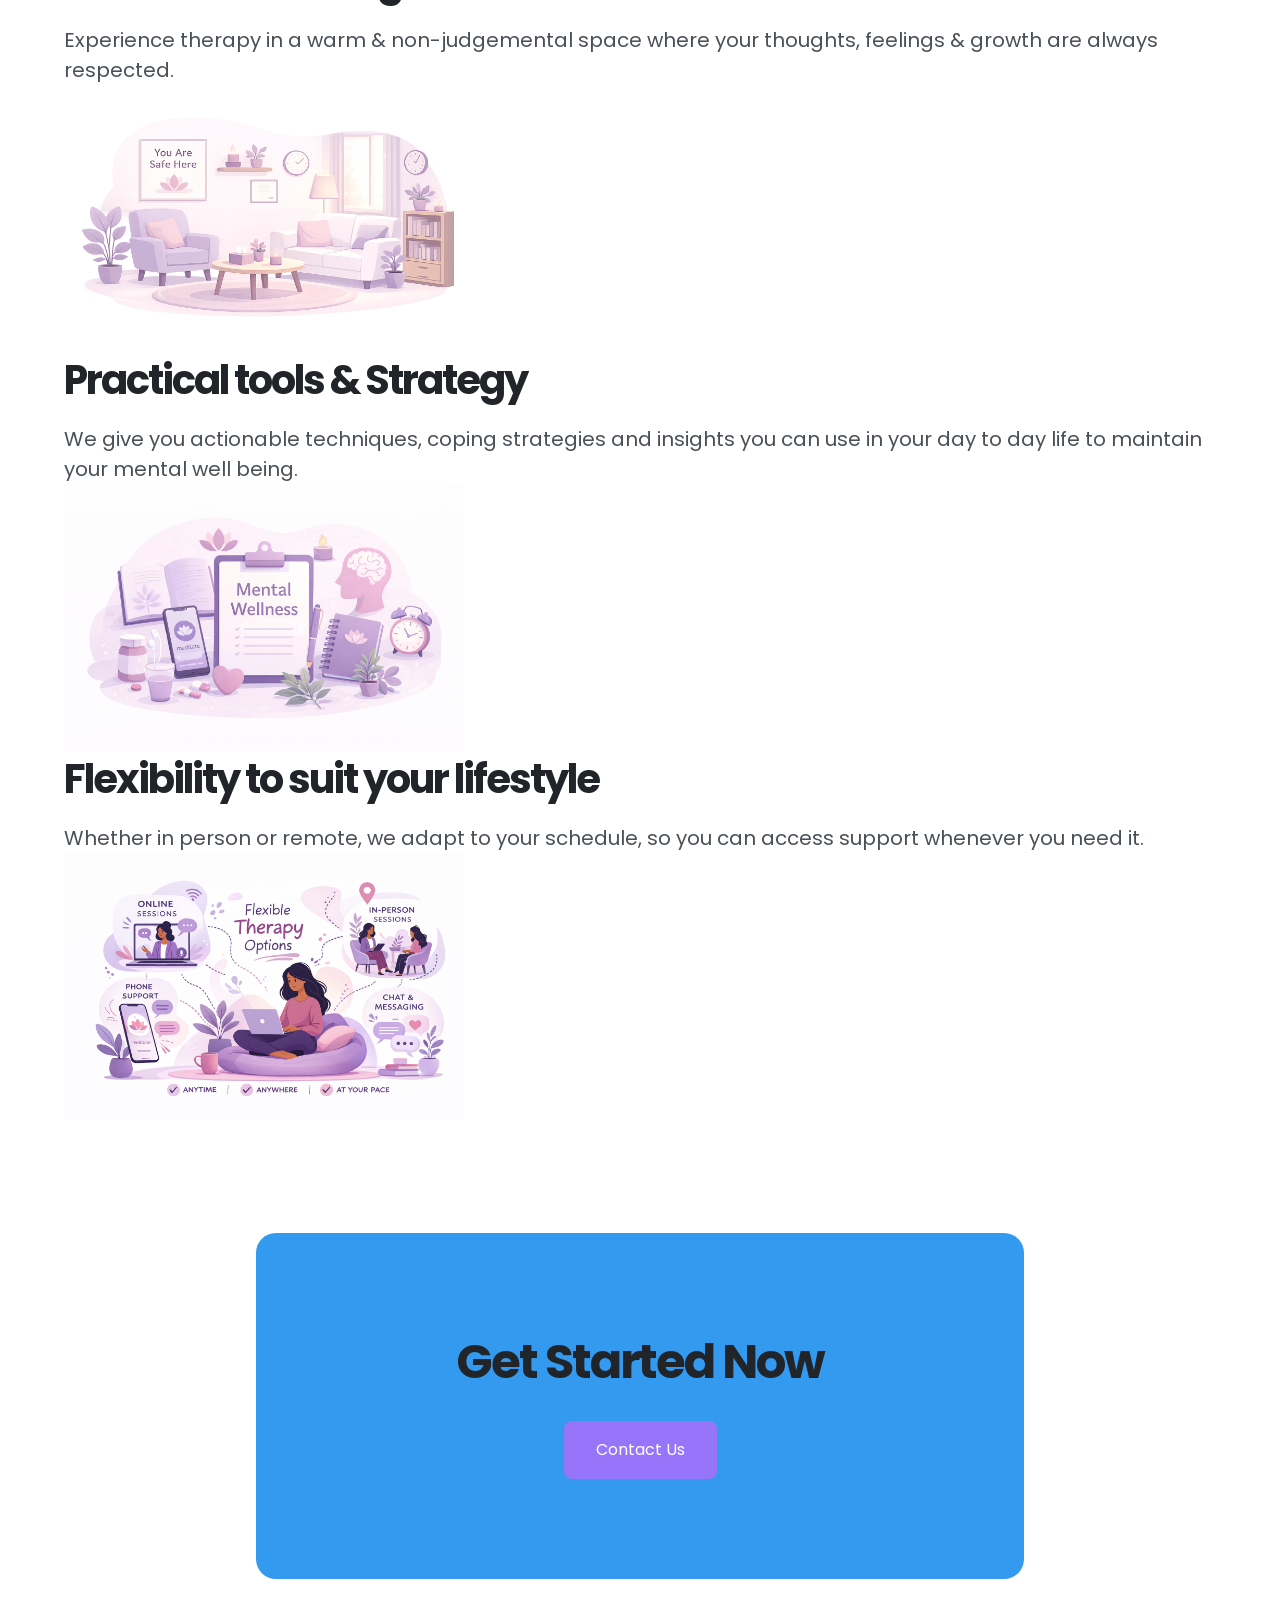
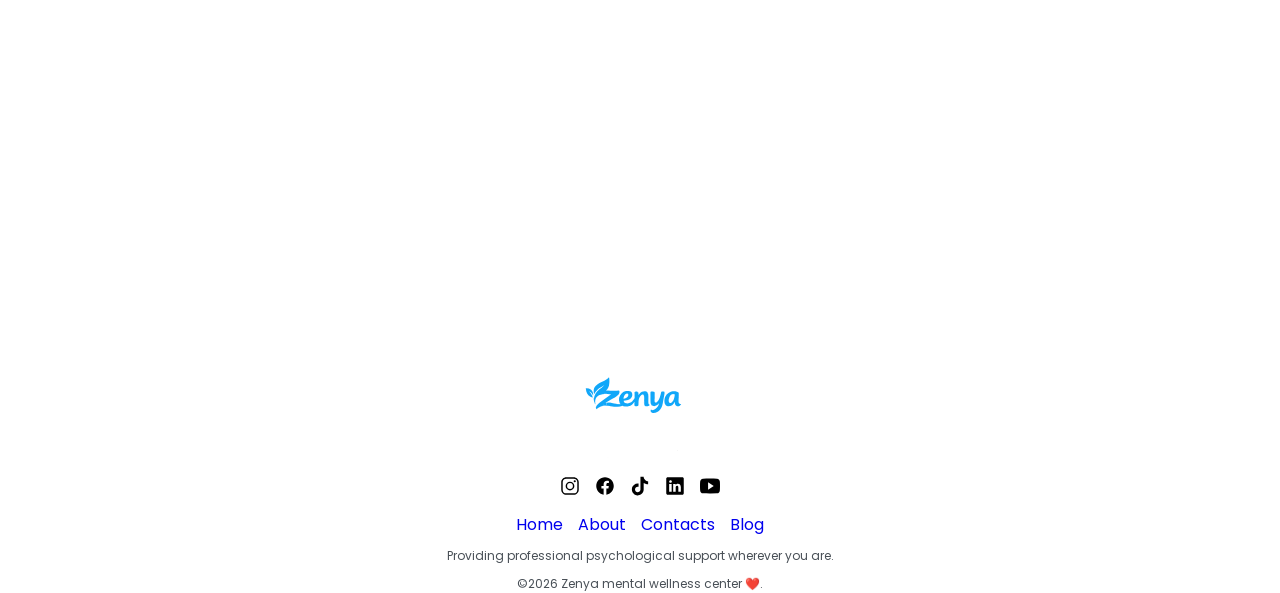
==== commit cbfc058d: "Fixed em-dash issue" ====
--- a/index.html
+++ b/index.html
@@ -13,14 +13,33 @@
 <body>
     <div class="container">
 <header>
-        <nav class="navbar">
+        <!-- <nav class="navbar">
             <a href="index.html"><img class="logo-md" src="Zenya-Images/Zenya-logo-newest.svg" alt="Zenya Logo"></a>
         <ul class="nav-btn-container">
             <li><a class="btn btn-primary" href="About-zenya.html">About Us</a></li>
             <li><a class="btn btn-primary-outline" href="contact-zenya.html">Contact</a></li>
             <li><a class="btn btn-primary" href="zenya-blog.html">Blog</a></li> 
         </ul>
-        </nav>
+        </nav> -->
+        <nav class="navbar">
+
+    <a href="index.html">
+        <img class="logo-md" src="Zenya-Images/Zenya-logo-newest.svg" alt="Zenya Logo">
+    </a>
+
+    <button class="hamburger" id="hamburger">
+        <span></span>
+        <span></span>
+        <span></span>
+    </button>
+
+    <ul class="nav-btn-container" id="navMenu">
+        <li><a class="btn btn-primary" href="About-zenya.html">About Us</a></li>
+        <li><a class="btn btn-primary-outline" href="contact-zenya.html">Contact</a></li>
+        <li><a class="btn btn-primary" href="zenya-blog.html">Blog</a></li>
+    </ul>
+
+</nav>
          <main>
         <!-- Hero Section -->
          <section class="hero-section">
@@ -43,7 +62,7 @@
                 <div>
                     <h3 class="expect-heading">A safe, welcoming environment for all.</h3>
                     <p>Experience therapy in a warm & non-judgemental space where your thoughts, feelings & growth are always respected.</p>
-                    <img class="expect-img" src="Zenya-Images/safe&welcoming.png" alt="safe and welcoming space" ">
+                    <img class="expect-img" src="Zenya-Images/safe&welcoming.png" alt="safe and welcoming space">
                 </div>
                 <div>
                     <h3 class="expect-heading">Practical tools & Strategy</h3>
@@ -52,7 +71,7 @@
                 </div>
                 <div>
                     <h3 class="expect-heading">Flexibility to suit your lifestyle</h3>
-                    <p>Whether in-person or remote, we adapt to your schedule, so you can access support whenever you need it.</p>
+                    <p>Whether in person or remote, we adapt to your schedule, so you can access support whenever you need it.</p>
                     <img class="expect-img" src="Zenya-Images/flexible.png" alt="flexible therapy options" >
                 </div>
             </section>
@@ -84,6 +103,6 @@
     <p class="small-text">&copy;2026 Zenya mental wellness center ❤️.</p>
    </footer>
     </div>
-    <script src="main.js"></script>
+    <script src="zenya.js"></script>
 </body>
 </html>
--- a/zenya.css
+++ b/zenya.css
@@ -698,4 +698,510 @@
     .proprietor-text {
         width: 100%;
     }
-}+}
+/* ===========================
+   RESPONSIVE NAVBAR
+=========================== */
+
+.hamburger{
+    display:none;
+    flex-direction:column;
+    justify-content:center;
+    gap:6px;
+    width:45px;
+    height:45px;
+    background:none;
+    border:none;
+    cursor:pointer;
+    z-index:1001;
+}
+
+.hamburger span{
+    width:30px;
+    height:3px;
+    background:var(--grey-shade);
+    border-radius:3px;
+    transition:.3s;
+}
+
+/* Hamburger Animation */
+
+.hamburger.active span:nth-child(1){
+    transform:translateY(9px) rotate(45deg);
+}
+
+.hamburger.active span:nth-child(2){
+    opacity:0;
+}
+
+.hamburger.active span:nth-child(3){
+    transform:translateY(-9px) rotate(-45deg);
+}
+
+
+/* ===========================
+   TABLET
+=========================== */
+
+@media(max-width:900px){
+
+    h1{
+        font-size:4.8rem;
+    }
+
+    h2{
+        font-size:4rem;
+    }
+
+    p{
+        font-size:1.8rem;
+    }
+
+    .hero-section{
+        margin:180px 0;
+    }
+
+    .cta-card{
+        padding:7rem 5rem;
+    }
+
+}
+
+
+/* ===========================
+   MOBILE NAVBAR
+=========================== */
+
+@media(max-width:768px){
+
+    .navbar{
+        position:relative;
+    }
+
+    .hamburger{
+        display:flex;
+    }
+
+    .nav-btn-container{
+        position:absolute;
+        top:100%;
+        left:0;
+        width:100%;
+
+        background:#fff;
+
+        flex-direction:column;
+
+        align-items:center;
+
+        padding:30px 0;
+
+        gap:20px;
+
+        box-shadow:0 12px 30px rgba(0,0,0,.08);
+
+        transform:translateY(-20px);
+
+        opacity:0;
+
+        visibility:hidden;
+
+        transition:.35s;
+    }
+
+    .nav-btn-container.active{
+        opacity:1;
+        visibility:visible;
+        transform:translateY(0);
+    }
+
+    .nav-btn-container li{
+        width:90%;
+    }
+
+    .nav-btn-container a{
+        width:100%;
+        text-align:center;
+    }
+
+    .hero-section{
+
+        margin:120px 0;
+
+        padding:0 20px;
+    }
+
+    .hero-links{
+        flex-direction:column;
+        width:100%;
+        align-items:center;
+    }
+
+    .hero-links a{
+        width:100%;
+        max-width:320px;
+    }
+
+    .cta-card{
+        padding:5rem 2rem;
+    }
+
+    .footer-links-container{
+        flex-direction:column;
+        align-items:center;
+    }
+
+}
+/* 
+/* ==========================================
+   ABOUT PAGE (NEW)
+   Add to the END of zenya.css
+========================================== */
+
+/* Main wrapper */
+.about-container{
+    max-width:1200px;
+    width:90%;
+    margin:0 auto;
+}
+
+/* ------------------------------------------
+   HERO
+------------------------------------------ */
+
+.about-hero{
+    text-align:center;
+    padding:6rem 0 8rem;
+}
+
+.about-hero h1{
+    margin-bottom:2rem;
+    color:var(--grey-shade);
+}
+
+.about-hero p{
+    max-width:900px;
+    margin:0 auto;
+    font-size:2rem;
+    color:var(--grey-base);
+}
+
+/* ------------------------------------------
+   ABOUT CONTENT
+------------------------------------------ */
+
+.about-section{
+    padding:5rem 0;
+}
+
+.about-card{
+    background:#fff;
+    padding:4rem;
+    border-radius:12px;
+    box-shadow:0 8px 20px rgba(0,0,0,.05);
+    margin-bottom:4rem;
+}
+
+.about-card h2{
+    color:var(--primary-base);
+    margin-bottom:2rem;
+}
+
+.about-card p{
+    margin-bottom:2rem;
+}
+
+/* ------------------------------------------
+   TWO COLUMN
+------------------------------------------ */
+
+.about-grid{
+    display:grid;
+    grid-template-columns:repeat(2,1fr);
+    gap:4rem;
+    margin:4rem 0;
+}
+
+.info-box{
+    background:#f1f3f5;
+    border-radius:12px;
+    padding:3rem;
+    box-shadow:0 6px 15px rgba(0,0,0,.05);
+}
+
+.info-box h3{
+    color:var(--secondary-shade);
+    margin-bottom:2rem;
+}
+
+.info-box p{
+    margin-bottom:1.5rem;
+}
+
+/* ------------------------------------------
+   SERVICES
+------------------------------------------ */
+
+.services-section{
+    padding:6rem 0;
+}
+
+.services-title{
+    text-align:center;
+    margin-bottom:5rem;
+}
+
+.services-grid{
+    display:grid;
+    grid-template-columns:repeat(2,minmax(0,1fr));
+    gap:3rem;
+}
+
+.service-card{
+    background:#f1f3f5;
+    padding:3rem;
+    border-radius:12px;
+    transition:.3s ease;
+    box-shadow:0 6px 15px rgba(0,0,0,.05);
+}
+
+.service-card:hover{
+    transform:translateY(-5px);
+    box-shadow:0 10px 25px rgba(0,0,0,.08);
+}
+
+.service-card h3{
+    color:var(--primary-base);
+    margin-bottom:1.5rem;
+    font-size:2.6rem;
+}
+
+.service-card p{
+    font-size:1.8rem;
+}
+
+/* ------------------------------------------
+   VALUES
+------------------------------------------ */
+
+.values-section{
+    padding:6rem 0;
+}
+
+.values-grid{
+    display:grid;
+    grid-template-columns:repeat(4,1fr);
+    gap:2rem;
+}
+
+.value-card{
+    text-align:center;
+    background:#fff;
+    border:2px solid var(--primary-tint);
+    border-radius:12px;
+    padding:3rem 2rem;
+    transition:.3s;
+}
+
+.value-card:hover{
+    transform:translateY(-6px);
+    border-color:var(--primary-base);
+}
+
+.value-card h4{
+    font-size:2.2rem;
+    margin-bottom:1rem;
+    color:var(--secondary-shade);
+}
+
+.value-card p{
+    font-size:1.7rem;
+}
+
+/* ------------------------------------------
+   COMMITMENT
+------------------------------------------ */
+
+.commitment{
+    background:var(--primary-tint);
+    border-radius:20px;
+    padding:5rem;
+    margin:6rem 0;
+}
+
+.commitment h2{
+    margin-bottom:2rem;
+}
+
+.commitment p:last-child{
+    margin-bottom:0;
+}
+
+/* ------------------------------------------
+   BLOG INTRO
+------------------------------------------ */
+
+.resources-section{
+    padding:6rem 0;
+}
+
+.resources-section h2{
+    text-align:center;
+    margin-bottom:2rem;
+}
+
+.resources-section>p{
+    text-align:center;
+    max-width:900px;
+    margin:0 auto 5rem;
+}
+
+.resource-grid{
+    display:grid;
+    grid-template-columns:repeat(2,1fr);
+    gap:3rem;
+}
+
+.resource-card{
+    background:#fff;
+    border-radius:12px;
+    padding:3rem;
+    box-shadow:0 6px 15px rgba(0,0,0,.05);
+    transition:.3s;
+}
+
+.resource-card:hover{
+    transform:translateY(-5px);
+}
+
+.resource-card h3{
+    color:var(--primary-base);
+    margin-bottom:1.5rem;
+}
+
+.resource-card p{
+    font-size:1.8rem;
+}
+
+/* ------------------------------------------
+   FINAL CTA
+------------------------------------------ */
+
+.about-cta{
+    margin:8rem auto;
+    max-width:1000px;
+    background:var(--secondary-base);
+    color:#fff;
+    border-radius:20px;
+    padding:6rem;
+    text-align:center;
+}
+
+.about-cta h2{
+    color:#fff;
+    margin-bottom:2rem;
+}
+
+.about-cta p{
+    color:#fff;
+    max-width:800px;
+    margin:0 auto 3rem;
+}
+
+/* ==========================================
+   RESPONSIVE
+========================================== */
+
+@media(max-width:1024px){
+
+.about-grid{
+grid-template-columns:1fr;
+}
+
+.services-grid{
+grid-template-columns:1fr;
+}
+
+.resource-grid{
+grid-template-columns:1fr;
+}
+
+.values-grid{
+grid-template-columns:repeat(2,1fr);
+}
+
+.commitment{
+padding:4rem 3rem;
+}
+
+}
+
+/* ------------------------------------------ */
+
+@media(max-width:768px){
+
+.about-hero{
+padding:4rem 0;
+}
+
+.about-hero h1{
+font-size:4rem;
+}
+
+.about-card{
+padding:3rem 2rem;
+}
+
+.info-box{
+padding:2.5rem;
+}
+
+.service-card{
+padding:2.5rem;
+}
+
+.value-card{
+padding:2rem;
+}
+
+.values-grid{
+grid-template-columns:1fr;
+}
+
+.commitment{
+padding:3rem 2rem;
+}
+
+.about-cta{
+padding:4rem 2rem;
+margin:6rem auto;
+}
+
+.about-cta h2{
+font-size:3.2rem;
+}
+
+}
+
+/* ------------------------------------------ */
+
+@media(max-width:480px){
+
+.about-hero h1{
+font-size:3.4rem;
+}
+
+.about-hero p,
+.about-card p,
+.service-card p,
+.resource-card p,
+.info-box p{
+font-size:1.7rem;
+}
+
+.about-card,
+.resource-card{
+padding:2rem;
+}
+
+}
